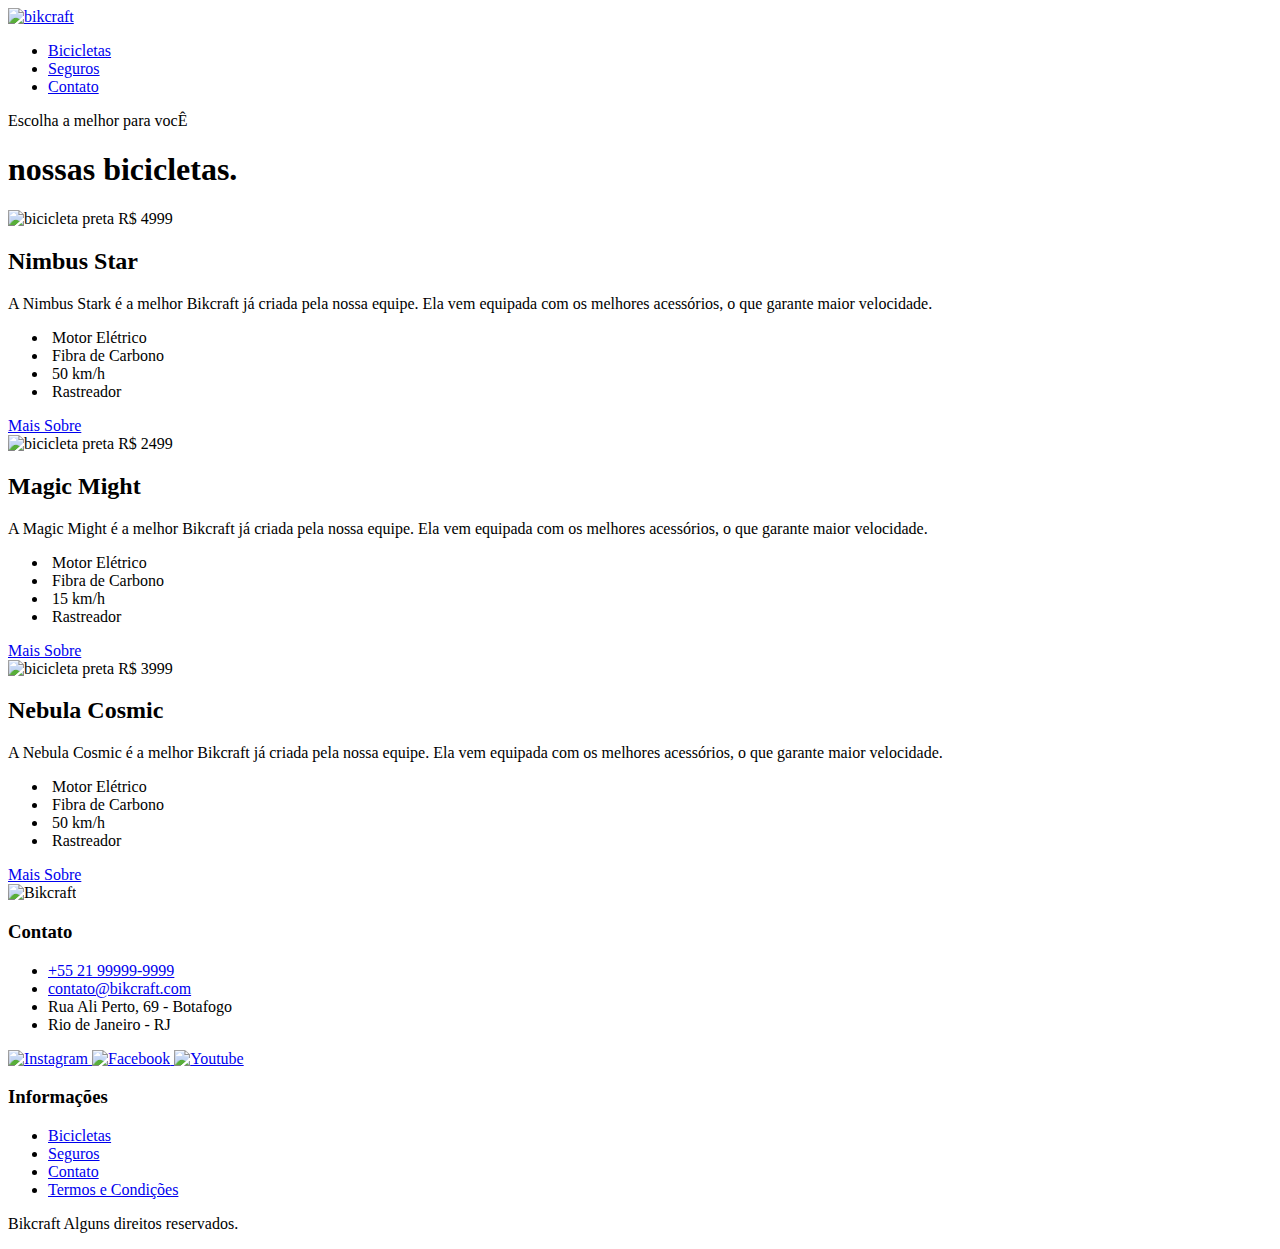
==== bicicletas.html @ 513c5635 "Add files via upload" ====
<!DOCTYPE html>
<html lang="pt-br">
<head>
    <meta charset="UTF-8">
    <meta name="viewport" content="width=device-width, initial-scale=1.0">
    <title>Bicicletas - Bikcraft</title>
    <meta name="description" content="Bicicletas elétricas de alta precisão e qualidade,  feitas sob medida para o cliente. Explore o mundo na sua velocidade com a Bikcraft.">
    <link rel="preload" href="./css/style.css" as="style">
    <link rel="stylesheet" href="./css/style.css">
    <link rel="preconnect" href="https://fonts.googleapis.com">
    <link rel="preconnect" href="https://fonts.gstatic.com" crossorigin>
    <link href="https://fonts.googleapis.com/css2?family=Poppins:wght@400;600&family=Roboto:wght@400;500&display=swap" rel="stylesheet">    
    
</head>
<body id="bicicletas">
    <header class="header-bg">
        <div class="header container">
            <a href="./index.html">
                <img src="./img/bikcraft.svg" alt="bikcraft">
            </a>
            
            <nav aria-label="primaria">
                <ul class="header-menu font-1-m cor-0">
                    <li><a href="./bicicletas.html">Bicicletas</a></li>
                    <li><a href="./seguros.html">Seguros</a></li>
                    <li><a href="./contato.html">Contato</a></li>
                </ul>
            </nav>
        </div>
    </header>

    <main>
        <div class="titulo-bg">
            <div class="titulo container">
                <p class="font-2-l-b cor-5">Escolha a melhor para vocÊ</p>
                <h1 class="font-1-xxl cor-0">nossas bicicletas<span class="cor-p1">.</span></h1>
            </div>
        </div>

        <div class="bicicletas container">
                <div class="bicicletas-imagem">
                    <img src="./img/bicicletas/nimbus.jpg" alt="bicicleta preta">
                    <span class="font-2-m cor-0">R$ 4999</span>
                </div>

                <div class="bicicletas-conteudo">
                    <h2 class="font-1-xl">Nimbus Star</h2>
                    <p class="font-2-s cor-8">A Nimbus Stark é a melhor Bikcraft já criada pela nossa equipe. Ela vem equipada com os melhores acessórios, o que garante maior velocidade.</p>
                    <ul class="font-1-m cor-8">
                        <li><img src="./img/icones/eletrica.svg" alt="">
                            Motor Elétrico
                        </li>
                        <li><img src="./img/icones/carbono.svg" alt="">
                            Fibra de Carbono
                        </li>
                        <li><img src="./img/icones/velocidade.svg" alt="">
                            50 km/h
                        </li>
                        <li><img src="./img/icones/rastreador.svg" alt="">
                            Rastreador
                        </li>
                    </ul>
                    <a class="botao seta" href="./bicicletas/nimbus.html">Mais Sobre</a>
                </div>
        </div>
        

        <div class="bicicletas-bg">
            <div class="bicicletas container">
                <div class="bicicletas-imagem">
                    <img src="./img/bicicletas/magic.jpg" alt="bicicleta preta">
                    <span class="font-2-m cor-0">R$ 2499</span>
                </div>

                <div class="bicicletas-conteudo">
                    <h2 class="font-1-xl cor-0">Magic Might</h2>
                    <p class="font-2-s cor-5">A Magic Might é a melhor Bikcraft já criada pela nossa equipe. Ela vem equipada com os melhores acessórios, o que garante maior velocidade.</p>
                    <ul class="font-1-m cor-5">
                        <li><img src="./img/icones/eletrica.svg" alt="">
                            Motor Elétrico
                        </li>
                        <li><img src="./img/icones/carbono.svg" alt="">
                            Fibra de Carbono
                        </li>
                        <li><img src="./img/icones/velocidade.svg" alt="">
                            15 km/h
                        </li>
                        <li><img src="./img/icones/rastreador.svg" alt="">
                            Rastreador
                        </li>
                    </ul>
                    <a class="botao seta" href="./bicicletas/magic.html">Mais Sobre</a>
                </div>
            </div>
        </div>

        
        <div class="bicicletas container">
                <div class="bicicletas-imagem">
                    <img src="./img/bicicletas/nebula.jpg" alt="bicicleta preta">
                    <span class="font-2-m cor-0">R$ 3999</span>
                </div>

                <div class="bicicletas-conteudo">
                    <h2 class="font-1-xl">Nebula Cosmic</h2>
                    <p class="font-2-s cor-8">A Nebula Cosmic é a melhor Bikcraft já criada pela nossa equipe. Ela vem equipada com os melhores acessórios, o que garante maior velocidade.</p>
                    <ul class="font-1-m cor-8">
                        <li><img src="./img/icones/eletrica.svg" alt="">
                            Motor Elétrico
                        </li>
                        <li><img src="./img/icones/carbono.svg" alt="">
                            Fibra de Carbono
                        </li>
                        <li><img src="./img/icones/velocidade.svg" alt="">
                            50 km/h
                        </li>
                        <li><img src="./img/icones/rastreador.svg" alt="">
                            Rastreador
                        </li>
                    </ul>
                    <a class="botao seta" href="./bicicletas/nebula.html">Mais Sobre</a>
                </div>
        </div>
        
    </main>



    <footer class="footer-bg">
        <div class="footer container">
            <img src="./img/bikcraft.svg" alt="Bikcraft">
            <div class="footer-contato">
                <h3 class="font-2-l-b cor-0">Contato</h3>
                <ul class="font-2-m cor-5">
                    <li><a href="tel:+5521999999999">+55 21 99999-9999</a></li>
                    <li><a href="mailto:contato@bikcraft.com">contato@bikcraft.com</a></li>
                    <li>Rua Ali Perto, 69 - Botafogo</li>
                    <li>Rio de Janeiro - RJ</li>
                </ul>
                <div class="footer-redes">
                    <a href="./">
                        <img src="./img/redes/instagram.svg" alt="Instagram">
                    </a>
                    <a href="./">
                        <img src="./img/redes/facebook.svg" alt="Facebook">
                    </a>
                    <a href="./">
                        <img src="./img/redes/youtube.svg" alt="Youtube">
                    </a>

                </div>
            </div>
            <div class="footer-informacoes">
                <h3 class="font-2-l-b cor-0">Informações</h3>
                <nav>
                    <ul class="font-1-m cor-5">                 
                        <li><a href="./bicicletas.html">Bicicletas</a></li>
                        <li><a href="./seguros.html">Seguros</a></li>
                        <li><a href="./contato.html">Contato</a></li>
                        <li><a href="./termos.html">Termos e Condições</a></li>
                    </ul>
                </nav>
            </div>
            <p class="footer-copy font-2-m cor-6">Bikcraft Alguns direitos reservados.</p>
        </div>
    </footer>
</body>
</html>
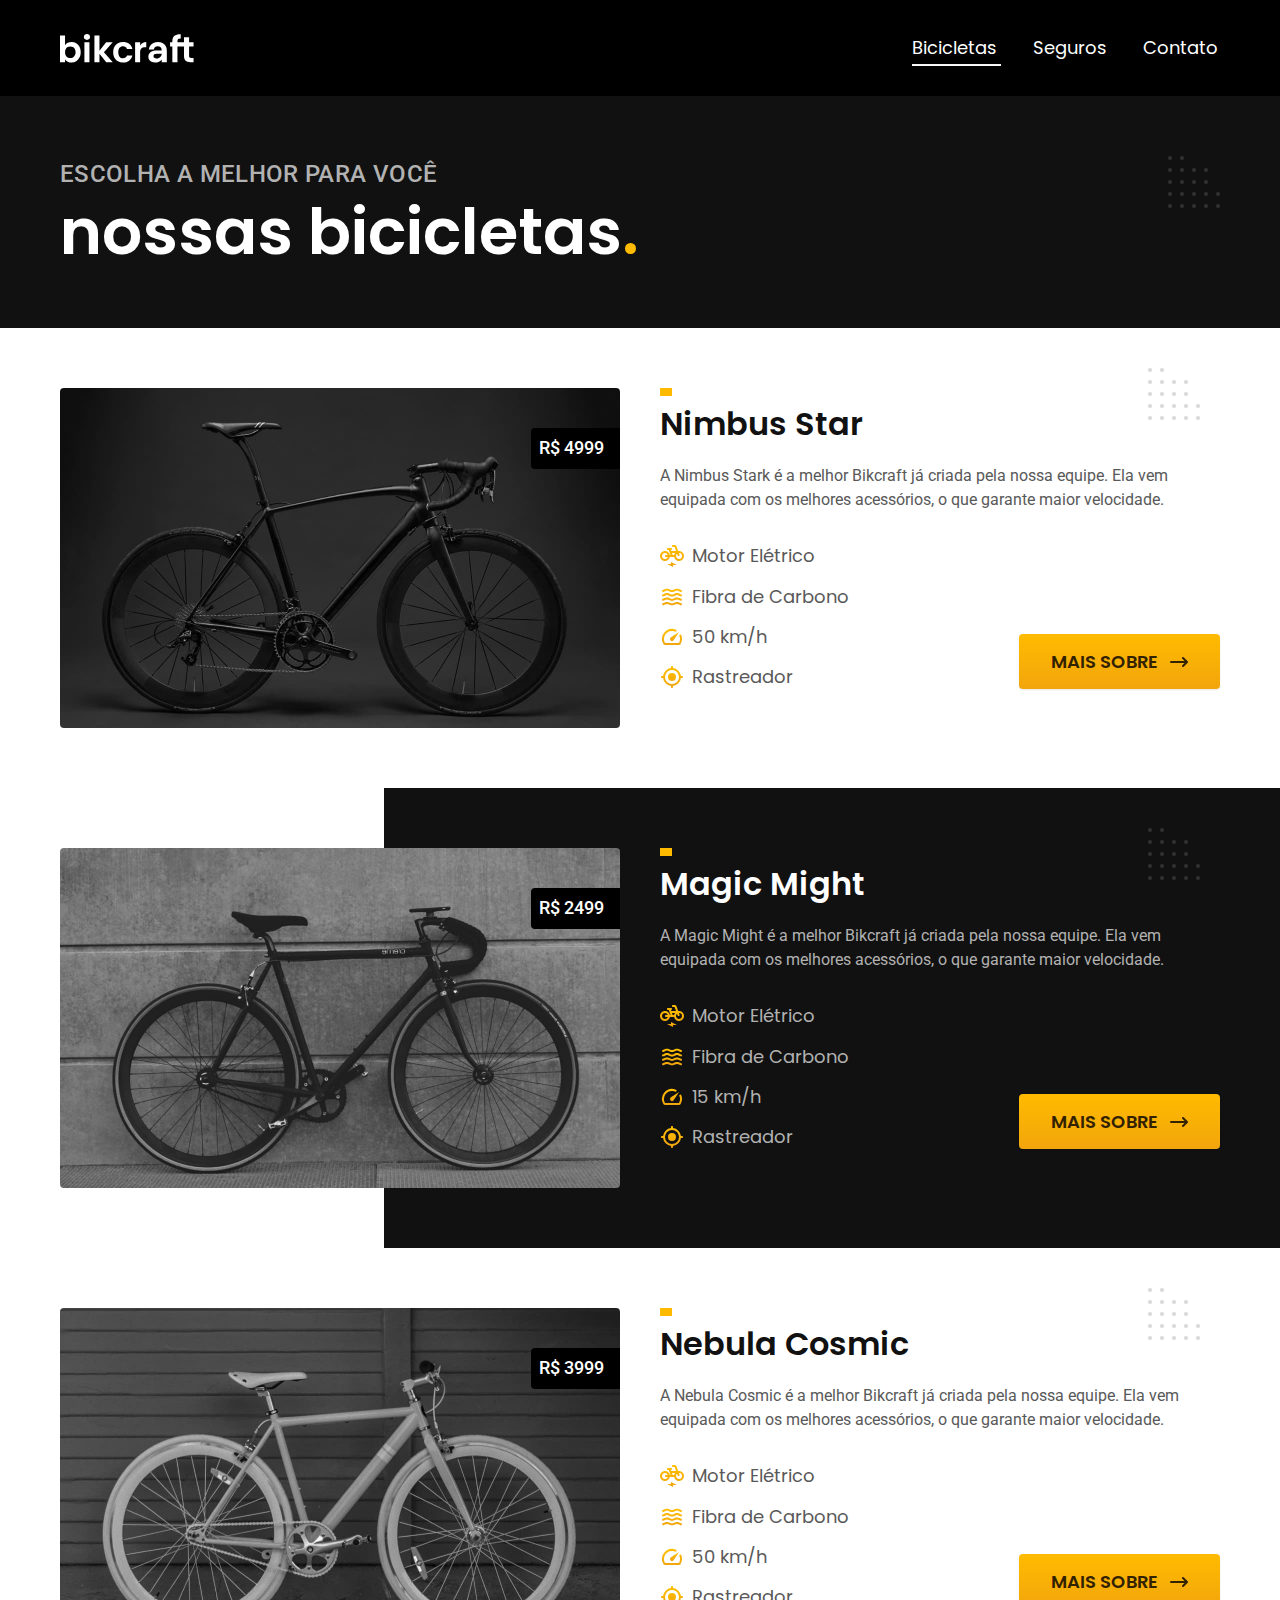
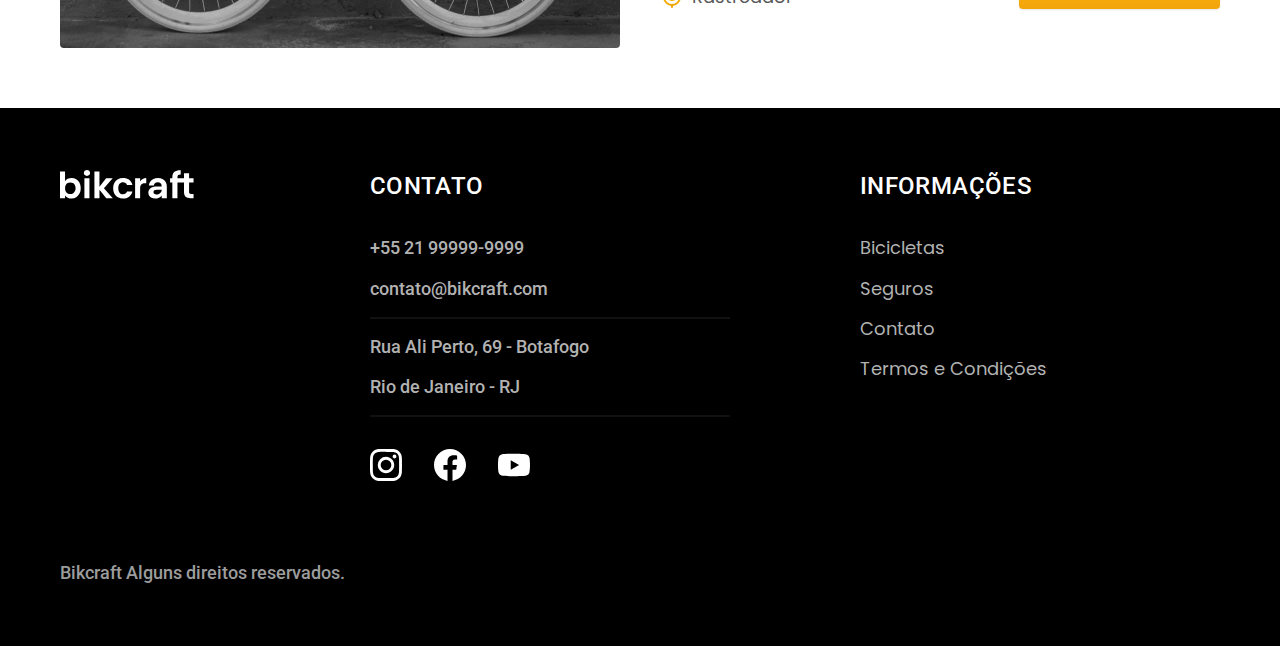
==== commit b0ecfad5: "l" ====
--- a/bicicletas.html
+++ b/bicicletas.html
@@ -5,6 +5,8 @@
     <meta name="viewport" content="width=device-width, initial-scale=1.0">
     <title>Bicicletas - Bikcraft</title>
     <meta name="description" content="Bicicletas elétricas de alta precisão e qualidade,  feitas sob medida para o cliente. Explore o mundo na sua velocidade com a Bikcraft.">
+    <link rel="icon" href="./img/bikcraft.svg" type="image/x-icon">
+    
     <link rel="preload" href="./css/style.css" as="style">
     <link rel="stylesheet" href="./css/style.css">
     <link rel="preconnect" href="https://fonts.googleapis.com">
@@ -164,5 +166,6 @@
             <p class="footer-copy font-2-m cor-6">Bikcraft Alguns direitos reservados.</p>
         </div>
     </footer>
+    <script src="./js/script.js"></script>
 </body>
 </html>--- a/css/style.css
+++ b/css/style.css
@@ -0,0 +1,44 @@
+@import "./global/global.css";
+@import "./utilidades/tipografia.css";
+@import "./utilidades/cores.css";
+@import "./utilidades/componentes.css";
+@import "./utilidades/animacao.css";
+
+
+@import "./global/header.css";
+@import "./global/footer.css";
+
+
+/*  Utilidades */
+@import "./utilidades/formulario.css";
+
+
+/*  Home  */
+@import "./home/introducao.css";
+@import "./home/tecnologia.css";
+@import "./home/parceiros.css";
+@import "./home/depoimento.css";
+
+
+/*  Bicicletas  */
+@import "./bicicletas/bicicletas-lista.css";
+@import "./bicicletas/bicicletas.css";
+
+/*  Bicicleta */
+@import "./bicicleta/bicicleta.css";
+@import "./bicicleta/seguro.css";
+
+/*  Seguros  */
+@import "./seguros/seguros.css";
+@import "./seguros/vantagens.css";
+@import "./seguros/perguntas.css";
+
+/*  Contato  */
+@import "./contato/contato.css";
+@import "./contato/lojas.css";
+
+/*  Orçamento  */
+@import "./orcamento/orcamento.css";
+
+/*  Termos  */
+@import "./termos/termos.css";--- a/css/style.css
+++ b/css/style.css
@@ -0,0 +1,44 @@
+@import "./global/global.css";
+@import "./utilidades/tipografia.css";
+@import "./utilidades/cores.css";
+@import "./utilidades/componentes.css";
+@import "./utilidades/animacao.css";
+
+
+@import "./global/header.css";
+@import "./global/footer.css";
+
+
+/*  Utilidades */
+@import "./utilidades/formulario.css";
+
+
+/*  Home  */
+@import "./home/introducao.css";
+@import "./home/tecnologia.css";
+@import "./home/parceiros.css";
+@import "./home/depoimento.css";
+
+
+/*  Bicicletas  */
+@import "./bicicletas/bicicletas-lista.css";
+@import "./bicicletas/bicicletas.css";
+
+/*  Bicicleta */
+@import "./bicicleta/bicicleta.css";
+@import "./bicicleta/seguro.css";
+
+/*  Seguros  */
+@import "./seguros/seguros.css";
+@import "./seguros/vantagens.css";
+@import "./seguros/perguntas.css";
+
+/*  Contato  */
+@import "./contato/contato.css";
+@import "./contato/lojas.css";
+
+/*  Orçamento  */
+@import "./orcamento/orcamento.css";
+
+/*  Termos  */
+@import "./termos/termos.css";